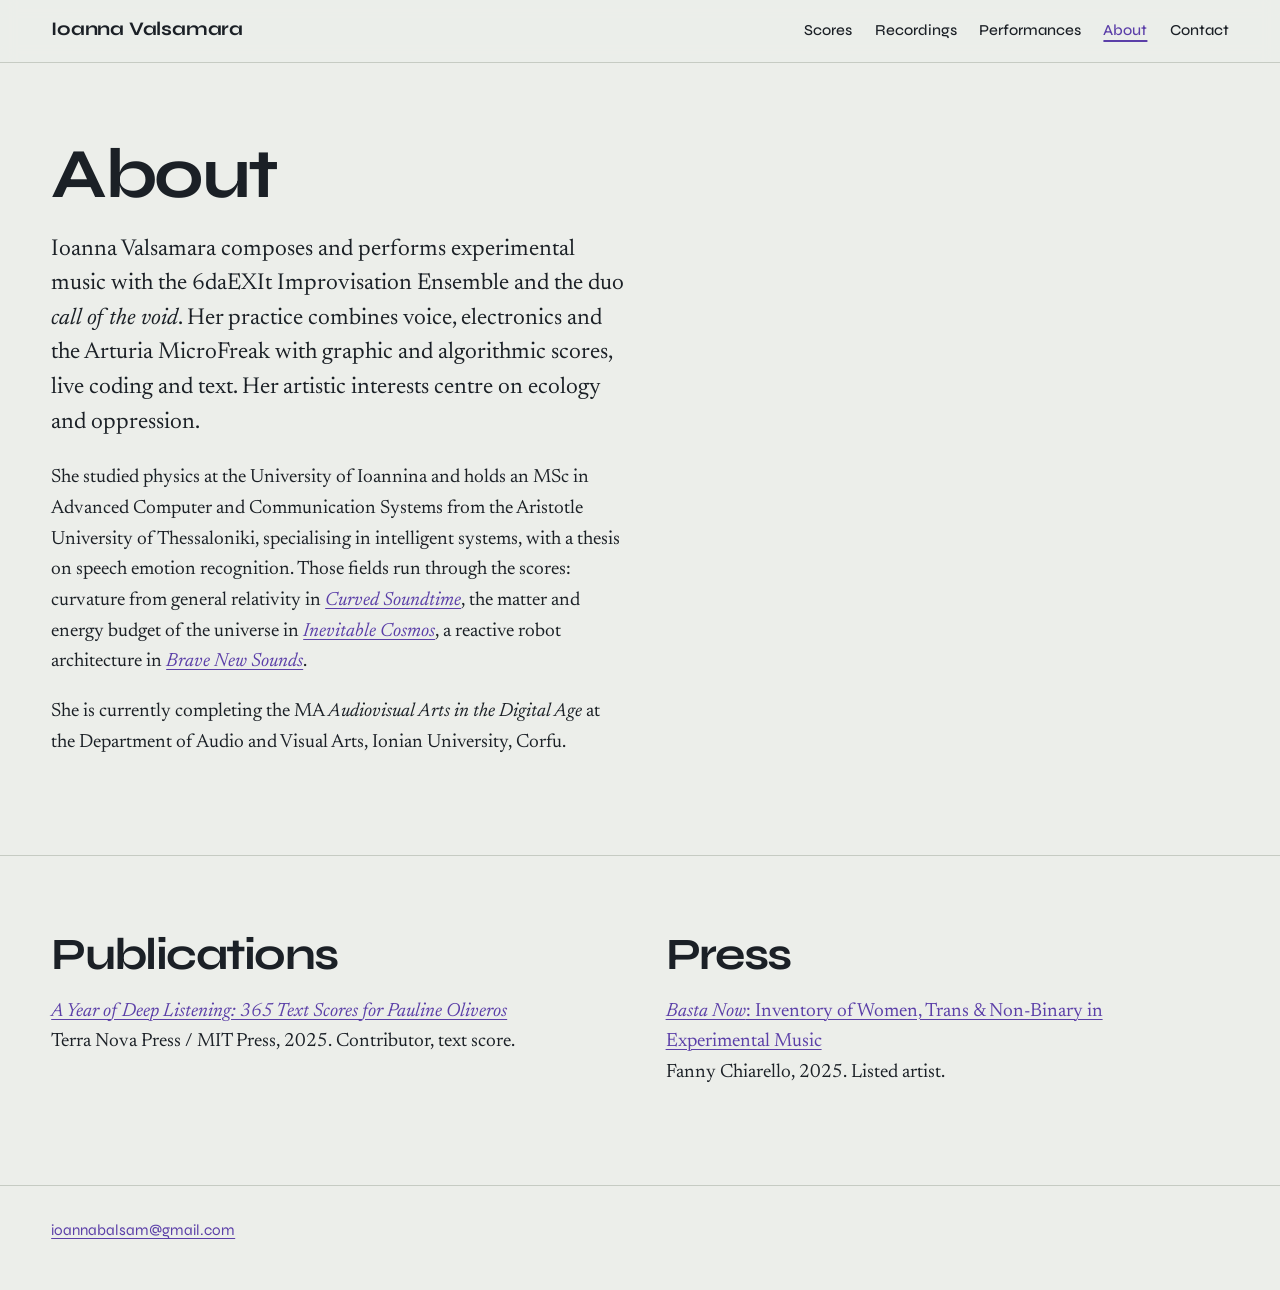
==== about.html @ b326b122 "Add files via upload" ====
<!doctype html>
<html lang="en">
<head>
  <meta charset="utf-8">
  <meta name="viewport" content="width=device-width, initial-scale=1">
  <title>About — Ioanna Valsamara</title>
  <meta name="description" content="Biography, publications and press, by Ioanna Valsamara.">
  <meta property="og:title" content="Ioanna Valsamara">
  <meta property="og:description" content="Experimental music, graphic and algorithmic scores, voice and electronics.">
  <meta property="og:image" content="images/inevitable-cosmos.jpg">
  <meta property="og:type" content="website">
  <link rel="icon" href="data:image/svg+xml,%3Csvg xmlns='http://www.w3.org/2000/svg' viewBox='0 0 64 64'%3E%3Ccircle cx='32' cy='32' r='26' fill='none' stroke='%231B2026' stroke-width='3'/%3E%3Ccircle cx='32' cy='6' r='5' fill='%231B2026'/%3E%3Ccircle cx='55' cy='42' r='5' fill='%23fff' stroke='%231B2026' stroke-width='3'/%3E%3C/svg%3E">
  <link rel="preconnect" href="https://fonts.googleapis.com">
  <link rel="preconnect" href="https://fonts.gstatic.com" crossorigin>
  <link href="https://fonts.googleapis.com/css2?family=Newsreader:ital,opsz,wght@0,6..72,400;0,6..72,500;1,6..72,400&family=Syne:wght@500;700;800&display=swap" rel="stylesheet">
  <link rel="stylesheet" href="style.css">
</head>
<body class="inner">

<a class="skip" href="#content">Skip to content</a>

<header class="site-header">
  <a class="wordmark" href="./">Ioanna Valsamara</a>
  <nav aria-label="Main">
    <ul>
      <li><a href="scores.html">Scores</a></li>
      <li><a href="recordings.html">Recordings</a></li>
      <li><a href="performances.html">Performances</a></li>
      <li><a href="about.html" aria-current="page">About</a></li>
      <li><a href="contact.html">Contact</a></li>
    </ul>
  </nav>
</header>

<main id="content">
  <section id="about" class="section about">
    <h1>About</h1>
    <div class="prose">
      <p>Ioanna Valsamara composes and performs experimental music with the 6daEXIt Improvisation Ensemble and the duo <em>call of the void</em>. Her practice combines voice, electronics and the Arturia MicroFreak with graphic and algorithmic scores, live coding and text. Her artistic interests centre on ecology and oppression.</p>
      <p>She studied physics at the University of Ioannina and holds an MSc in Advanced Computer and Communication Systems from the Aristotle University of Thessaloniki, specialising in intelligent systems, with a thesis on speech emotion recognition. Those fields run through the scores: curvature from general relativity in <a href="scores.html#curved-soundtime"><em>Curved Soundtime</em></a>, the matter and energy budget of the universe in <a href="scores.html#inevitable-cosmos"><em>Inevitable Cosmos</em></a>, a reactive robot architecture in <a href="scores.html#brave-new-sounds"><em>Brave New Sounds</em></a>.</p>
      <p>She is currently completing the MA <em>Audiovisual Arts in the Digital Age</em> at the Department of Audio and Visual Arts, Ionian University, Corfu.</p>
    </div>
  </section>

  <section id="publications" class="section two-col">
    <div>
      <h2>Publications</h2>
      <p class="entry"><a href="https://mitpress.mit.edu/9781949597349/a-year-of-deep-listening/"><em>A Year of Deep Listening: 365 Text Scores for Pauline Oliveros</em></a><br>
      Terra Nova Press / MIT Press, 2025. Contributor, text score.</p>
    </div>
    <div>
      <h2>Press</h2>
      <p class="entry"><a href="https://www.fannychiarello.com/basta-now-free-inventory/"><em>Basta Now</em>: Inventory of Women, Trans &amp; Non-Binary in Experimental Music</a><br>
      Fanny Chiarello, 2025. Listed artist.</p>
    </div>
  </section>
</main>

<footer class="page-footer">
  <a href="mailto:ioannabalsam@gmail.com">ioannabalsam@gmail.com</a>
</footer>

<script src="script.js"></script>
</body>
</html>
---- style.css ----
/* ---------------------------------------------------------
   Ioanna Valsamara — site styles
   Colours: change these few variables to re-theme the site.
   --------------------------------------------------------- */
:root {
  --paper: #ECEEEA;      /* pale lichen grey */
  --ink: #1B2026;
  --graphite: #59616A;
  --rule: #C6CBC3;
  --signal: #5B3FA8;     /* violet, from the covers */
  --mat: #FFFFFF;        /* behind score images */
  --display: "Syne", "Helvetica Neue", Arial, sans-serif;
  --text: "Newsreader", Georgia, "Times New Roman", serif;
  --measure: 36rem;
  --gutter: clamp(1.25rem, 4vw, 3.5rem);
}
@media (prefers-color-scheme: dark) {
  :root {
    --paper: #16191D;
    --ink: #E3E6E0;
    --graphite: #9AA2A9;
    --rule: #30363C;
    --signal: #B9A6F2;
    --mat: #F4F5F2;
  }
}

*, *::before, *::after { box-sizing: border-box; }
html { scroll-behavior: smooth; scroll-padding-top: 5rem; }
@media (prefers-reduced-motion: reduce) { html { scroll-behavior: auto; } }

body {
  margin: 0;
  background: var(--paper);
  color: var(--ink);
  font-family: var(--text);
  font-size: clamp(1.05rem, 0.98rem + 0.3vw, 1.2rem);
  line-height: 1.6;
  font-optical-sizing: auto;
  -webkit-font-smoothing: antialiased;
}
img { max-width: 100%; height: auto; display: block; }

a { color: var(--signal); text-decoration-thickness: 1px; text-underline-offset: 0.18em; }
a:hover { text-decoration-thickness: 2px; }
:focus-visible { outline: 2px solid var(--signal); outline-offset: 3px; border-radius: 2px; }

.skip { position: absolute; left: -999px; top: 0; background: var(--ink); color: var(--paper); padding: .5rem 1rem; z-index: 10; }
.skip:focus { left: 1rem; top: 1rem; }

/* ---------- header ---------- */
.site-header {
  position: sticky; top: 0; z-index: 5;
  display: flex; flex-wrap: wrap; align-items: baseline; justify-content: space-between; gap: .25rem 2rem;
  padding: .9rem var(--gutter);
  background: color-mix(in srgb, var(--paper) 90%, transparent);
  backdrop-filter: blur(8px);
  border-bottom: 1px solid var(--rule);
}
.wordmark { font-family: var(--display); font-weight: 700; color: var(--ink); text-decoration: none; letter-spacing: -0.01em; }
.site-header ul { list-style: none; margin: 0; padding: 0; display: flex; flex-wrap: wrap; gap: .25rem 1.4rem; }
.site-header nav a { font-family: var(--display); font-weight: 500; font-size: .95rem; color: var(--ink); text-decoration: none; }
.site-header nav a:hover { color: var(--signal); }
.site-header nav a[aria-current="page"] { color: var(--signal); text-decoration: underline; text-underline-offset: .35em; text-decoration-thickness: 2px; }

/* ---------- home ---------- */
body.home { min-height: 100vh; min-height: 100svh; display: flex; flex-direction: column; }
body.home main { flex: 1; display: flex; }
.hero {
  flex: 1;
  display: grid;
  grid-template-columns: minmax(0, 1.15fr) minmax(0, 1fr);
  align-items: center;
  gap: 2rem var(--gutter);
  padding: clamp(1.5rem, 4vh, 3.5rem) var(--gutter);
}
.hero-text { container-type: inline-size; }
.hero h1 {
  font-family: var(--display);
  font-weight: 800;
  font-size: clamp(2.6rem, 6vw, 8rem);  /* fallback */
  font-size: 11cqi;                      /* the name always fits its column */
  line-height: .9;
  letter-spacing: -0.04em;
  margin: 0 0 clamp(1.25rem, 3vh, 2rem);
}
.lede { max-width: 30rem; margin: 0; font-size: clamp(1.1rem, 1rem + .5vw, 1.4rem); line-height: 1.45; }
.hero-staff { margin: 0; justify-self: center; width: min(100%, calc(100svh - 12rem)); }
#staff { width: 100%; aspect-ratio: 1 / 1; display: block; }
.hero-staff figcaption { margin-top: .75rem; font-size: .9rem; color: var(--graphite); max-width: 26rem; }
#redraw {
  font: inherit; color: var(--signal); background: none; border: 0; padding: 0; margin-left: .35rem;
  text-decoration: underline; text-underline-offset: .18em; cursor: pointer;
}

/* ---------- sections ---------- */
.section { padding: clamp(2.5rem, 6vw, 5rem) var(--gutter); }
.section + .section { border-top: 1px solid var(--rule); }
.section > h1, .two-col h2, .contact h1 {
  font-family: var(--display); font-weight: 700;
  font-size: clamp(2.2rem, 1.2rem + 4vw, 4.5rem);
  letter-spacing: -0.035em; line-height: 1; margin: 0 0 1rem;
}
.section-intro { max-width: var(--measure); color: var(--graphite); margin: 0 0 clamp(2.5rem, 5vw, 4rem); }
.group-title { font-family: var(--display); font-weight: 700; font-size: 1.35rem; letter-spacing: -0.01em; margin: 3rem 0 .25rem; }
.group-note { margin: 0 0 1.5rem; color: var(--graphite); max-width: var(--measure); }
.note { font-size: .9rem; color: var(--graphite); margin-top: .75rem; }

/* ---------- scores ---------- */
.score {
  display: grid;
  grid-template-columns: minmax(0, 5fr) minmax(0, 7fr);
  gap: 1.5rem var(--gutter);
  align-items: start;
  padding: clamp(2rem, 4vw, 3.5rem) 0;
  border-top: 1px solid var(--rule);
}
.score h3 {
  font-family: var(--display); font-weight: 700;
  font-size: clamp(1.5rem, 1.1rem + 1.4vw, 2.2rem);
  line-height: 1.08; letter-spacing: -0.02em; margin: 0 0 .6rem;
}
.subtitle { display: block; font-family: var(--text); font-style: italic; font-weight: 400; font-size: .62em; letter-spacing: 0; line-height: 1.3; margin-top: .35rem; color: var(--graphite); }
.meta { font-size: .92rem; color: var(--graphite); margin: 0 0 1rem; }
.sep { color: var(--rule); margin: 0 .3rem; }
.score-text p { max-width: var(--measure); }
.score-link { font-family: var(--display); font-weight: 500; font-size: .95rem; }

.score-image { background: var(--mat); padding: clamp(.75rem, 2vw, 1.5rem); }
.score-image img { margin: 0 auto; max-height: 34rem; width: auto; }
.score-image.square img { max-height: 30rem; }
.score-image.text-score img { max-height: 30rem; }
.score-image.photo { padding: 0; background: none; }
.score-image.photo img { width: 100%; max-height: none; }

/* ---------- recordings ---------- */
.covers { list-style: none; margin: 0; padding: 0; display: grid; grid-template-columns: repeat(auto-fill, minmax(min(15rem, 100%), 1fr)); gap: 2rem 1.5rem; }
.cover { display: block; color: var(--ink); text-decoration: none; }
.cover img { width: 100%; aspect-ratio: 1; object-fit: cover; margin-bottom: .75rem; outline: 1px solid transparent; transition: outline-color .15s; }
.cover:hover img { outline: 2px solid var(--signal); outline-offset: 4px; }
.cover-title { display: block; font-family: var(--display); font-weight: 700; line-height: 1.2; }
.cover:hover .cover-title { color: var(--signal); }
.cover-meta { display: block; font-size: .9rem; color: var(--graphite); }

dialog {
  width: min(62rem, calc(100vw - 2rem)); max-height: calc(100vh - 2rem);
  padding: 0; border: 1px solid var(--rule);
  background: var(--paper); color: var(--ink);
}
dialog::backdrop { background: rgba(10, 12, 15, .72); }
.dialog-inner { display: grid; grid-template-columns: minmax(0, 2fr) minmax(0, 3fr); gap: 2rem; padding: clamp(1.25rem, 3vw, 2.5rem); }
.dialog-inner img { width: 100%; aspect-ratio: 1; object-fit: cover; position: sticky; top: 0; }
.dialog-text h3 { font-family: var(--display); font-weight: 700; font-size: 1.8rem; line-height: 1.1; letter-spacing: -0.02em; margin: 0 0 .3rem; }
.story { font-style: italic; }
.verse { font-style: italic; padding-left: 1.5rem; border-left: 2px solid var(--rule); }
.credits { font-size: .92rem; color: var(--graphite); }
.dialog-close {
  position: absolute; top: .75rem; right: .75rem;
  font-family: var(--display); font-weight: 500; font-size: .9rem;
  background: var(--paper); color: var(--ink); border: 1px solid var(--rule); padding: .35rem .8rem; cursor: pointer;
}
.dialog-close:hover { border-color: var(--ink); }

/* ---------- tables ---------- */
.list { width: 100%; border-collapse: collapse; font-size: 1rem; table-layout: fixed; }
.list th:nth-child(2), .list th:nth-child(3) { width: 27%; }
.list th:first-child { width: 7rem; }
.list th { text-align: left; font-family: var(--display); font-weight: 500; font-size: .85rem; color: var(--graphite); padding: .5rem 1rem .5rem 0; border-bottom: 1px solid var(--ink); }
.list td { padding: .8rem 1rem .8rem 0; border-bottom: 1px solid var(--rule); vertical-align: top; }
.list td:first-child { white-space: nowrap; color: var(--graphite); font-variant-numeric: tabular-nums; width: 7rem; }
.list td:nth-child(2) { font-weight: 500; }

/* ---------- publications, about ---------- */
.two-col { display: grid; grid-template-columns: 1fr 1fr; gap: 2rem var(--gutter); }
.two-col h2 { font-size: clamp(1.8rem, 1.2rem + 2vw, 2.8rem); }
.entry { max-width: 30rem; }
.prose { max-width: var(--measure); }
.prose p:first-child { font-size: 1.2em; line-height: 1.5; }

/* ---------- contact page ---------- */
body.inner:has(.contact) { min-height: 100vh; display: flex; flex-direction: column; background: var(--ink); color: var(--paper); }
body.inner:has(.contact) main { flex: 1; }
body.inner:has(.contact) .site-header { background: var(--ink); border-color: color-mix(in srgb, var(--paper) 20%, transparent); }
body.inner:has(.contact) .site-header a { color: var(--paper); }
.contact { padding: clamp(3rem, 8vw, 7rem) var(--gutter) 2.5rem; }
.contact a { color: var(--paper); }
.contact :focus-visible, body.inner:has(.contact) :focus-visible { outline-color: var(--paper); }
.email { font-family: var(--display); font-weight: 700; font-size: clamp(1.3rem, .8rem + 3vw, 3rem); letter-spacing: -0.02em; margin: 1rem 0 2rem; overflow-wrap: anywhere; }
.links { list-style: none; padding: 0; margin: 0 0 3rem; display: flex; flex-wrap: wrap; gap: .5rem 2rem; }
.small { font-size: .85rem; opacity: .7; margin: 0; }

/* ---------- footer on inner pages ---------- */
.page-footer { padding: 2rem var(--gutter) 3rem; border-top: 1px solid var(--rule); font-family: var(--display); font-size: .95rem; }

/* ---------- small screens ---------- */
@media (max-width: 52rem) {
  .site-header { position: static; }
  .hero { grid-template-columns: 1fr; align-content: start; }
  .hero-staff { width: min(100%, 28rem); justify-self: start; }
  .score { grid-template-columns: 1fr; }
  .score-image { order: -1; }
  .two-col { grid-template-columns: 1fr; }
  .dialog-inner { grid-template-columns: 1fr; }
  .dialog-inner img { position: static; max-width: 18rem; }
  .list thead { display: none; }
  .list, .list tbody, .list tr, .list td { display: block; width: auto; }
  .list tr { padding: .8rem 0; border-bottom: 1px solid var(--rule); }
  .list td { border: 0; padding: 0; }
  .list td:first-child { width: auto; font-size: .9rem; }
}
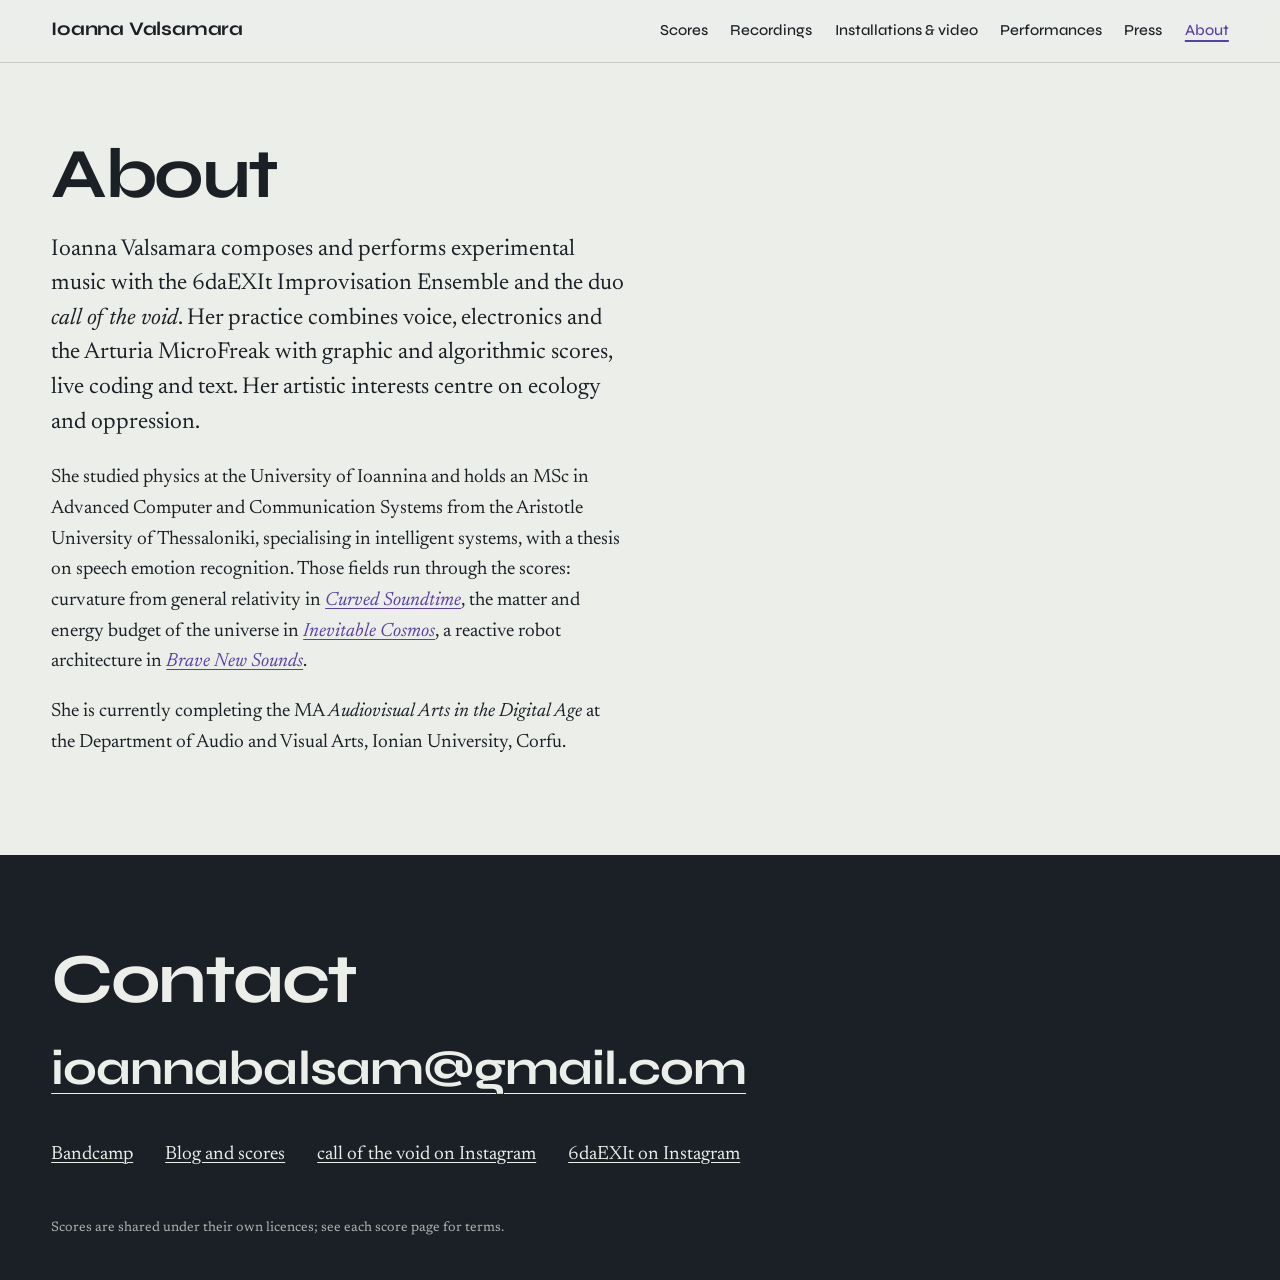
==== commit 0764f1d6: "Add files via upload" ====
--- a/about.html
+++ b/about.html
@@ -3,8 +3,8 @@
 <head>
   <meta charset="utf-8">
   <meta name="viewport" content="width=device-width, initial-scale=1">
-  <title>About — Ioanna Valsamara</title>
-  <meta name="description" content="Biography, publications and press, by Ioanna Valsamara.">
+  <title>About and contact — Ioanna Valsamara</title>
+  <meta name="description" content="Biography and contact for Ioanna Valsamara.">
   <meta property="og:title" content="Ioanna Valsamara">
   <meta property="og:description" content="Experimental music, graphic and algorithmic scores, voice and electronics.">
   <meta property="og:image" content="images/inevitable-cosmos.jpg">
@@ -25,9 +25,10 @@
     <ul>
       <li><a href="scores.html">Scores</a></li>
       <li><a href="recordings.html">Recordings</a></li>
+      <li><a href="installations.html">Installations &amp; video</a></li>
       <li><a href="performances.html">Performances</a></li>
+      <li><a href="press.html">Press</a></li>
       <li><a href="about.html" aria-current="page">About</a></li>
-      <li><a href="contact.html">Contact</a></li>
     </ul>
   </nav>
 </header>
@@ -42,23 +43,19 @@
     </div>
   </section>
 
-  <section id="publications" class="section two-col">
-    <div>
-      <h2>Publications</h2>
-      <p class="entry"><a href="https://mitpress.mit.edu/9781949597349/a-year-of-deep-listening/"><em>A Year of Deep Listening: 365 Text Scores for Pauline Oliveros</em></a><br>
-      Terra Nova Press / MIT Press, 2025. Contributor, text score.</p>
-    </div>
-    <div>
-      <h2>Press</h2>
-      <p class="entry"><a href="https://www.fannychiarello.com/basta-now-free-inventory/"><em>Basta Now</em>: Inventory of Women, Trans &amp; Non-Binary in Experimental Music</a><br>
-      Fanny Chiarello, 2025. Listed artist.</p>
-    </div>
-  </section>
+<section id="contact" class="contact">
+  <h2>Contact</h2>
+  <p class="email"><a href="mailto:ioannabalsam@gmail.com">ioannabalsam@gmail.com</a></p>
+  <ul class="links">
+    <li><a href="https://ioannavalsamara.bandcamp.com">Bandcamp</a></li>
+    <li><a href="https://ioannavals.blogspot.com/">Blog and scores</a></li>
+    <li><a href="https://www.instagram.com/callofthevoid_____/">call of the void on Instagram</a></li>
+    <li><a href="https://www.instagram.com/6daexit/">6daEXIt on Instagram</a></li>
+  </ul>
+  <p class="small">Scores are shared under their own licences; see each score page for terms.</p>
+</section>
 </main>
 
-<footer class="page-footer">
-  <a href="mailto:ioannabalsam@gmail.com">ioannabalsam@gmail.com</a>
-</footer>
 
 <script src="script.js"></script>
 </body>
--- a/style.css
+++ b/style.css
@@ -96,7 +96,7 @@
 /* ---------- sections ---------- */
 .section { padding: clamp(2.5rem, 6vw, 5rem) var(--gutter); }
 .section + .section { border-top: 1px solid var(--rule); }
-.section > h1, .two-col h2, .contact h1 {
+.section > h1, .two-col h2, .contact h2 {
   font-family: var(--display); font-weight: 700;
   font-size: clamp(2.2rem, 1.2rem + 4vw, 4.5rem);
   letter-spacing: -0.035em; line-height: 1; margin: 0 0 1rem;
@@ -132,6 +132,27 @@
 .score-image.text-score img { max-height: 30rem; }
 .score-image.photo { padding: 0; background: none; }
 .score-image.photo img { width: 100%; max-height: none; }
+
+/* ---------- installations & video ---------- */
+.work {
+  display: grid;
+  grid-template-columns: minmax(0, 5fr) minmax(0, 7fr);
+  gap: 1.5rem var(--gutter);
+  align-items: start;
+  padding: clamp(2rem, 4vw, 3.5rem) 0;
+  border-top: 1px solid var(--rule);
+}
+.work h2 { font-family: var(--display); font-weight: 700; font-size: clamp(1.5rem, 1.1rem + 1.4vw, 2.2rem); line-height: 1.08; letter-spacing: -0.02em; margin: 0 0 .6rem; }
+.work-text p { max-width: var(--measure); }
+.video { position: relative; aspect-ratio: 16 / 9; background: var(--ink); }
+.video iframe { position: absolute; inset: 0; width: 100%; height: 100%; border: 0; }
+.work-media.insta { max-width: 540px; }
+.gallery { grid-column: 1 / -1; display: grid; grid-template-columns: repeat(auto-fill, minmax(min(17rem, 100%), 1fr)); gap: 1rem; margin-top: 1rem; }
+.gallery:not(:has(figure)) { display: none; }
+.gallery figure { margin: 0; }
+.gallery img { width: 100%; aspect-ratio: 4 / 3; object-fit: cover; }
+.gallery a:hover img { outline: 2px solid var(--signal); outline-offset: 3px; }
+.work-media .instagram-media { margin: 0 !important; min-width: 0 !important; width: 100% !important; }
 
 /* ---------- recordings ---------- */
 .covers { list-style: none; margin: 0; padding: 0; display: grid; grid-template-columns: repeat(auto-fill, minmax(min(15rem, 100%), 1fr)); gap: 2rem 1.5rem; }
@@ -173,18 +194,16 @@
 /* ---------- publications, about ---------- */
 .two-col { display: grid; grid-template-columns: 1fr 1fr; gap: 2rem var(--gutter); }
 .two-col h2 { font-size: clamp(1.8rem, 1.2rem + 2vw, 2.8rem); }
-.entry { max-width: 30rem; }
+.entry { max-width: 34rem; margin: 0 0 1rem; }
+#press .group-title:first-of-type { margin-top: 1.5rem; }
 .prose { max-width: var(--measure); }
 .prose p:first-child { font-size: 1.2em; line-height: 1.5; }
 
-/* ---------- contact page ---------- */
-body.inner:has(.contact) { min-height: 100vh; display: flex; flex-direction: column; background: var(--ink); color: var(--paper); }
-body.inner:has(.contact) main { flex: 1; }
-body.inner:has(.contact) .site-header { background: var(--ink); border-color: color-mix(in srgb, var(--paper) 20%, transparent); }
-body.inner:has(.contact) .site-header a { color: var(--paper); }
-.contact { padding: clamp(3rem, 8vw, 7rem) var(--gutter) 2.5rem; }
+/* ---------- contact band (bottom of About) ---------- */
+.contact { background: var(--ink); color: var(--paper); padding: clamp(3rem, 7vw, 6rem) var(--gutter) 2.5rem; }
 .contact a { color: var(--paper); }
-.contact :focus-visible, body.inner:has(.contact) :focus-visible { outline-color: var(--paper); }
+.contact a:hover { text-decoration-thickness: 2px; }
+.contact :focus-visible { outline-color: var(--paper); }
 .email { font-family: var(--display); font-weight: 700; font-size: clamp(1.3rem, .8rem + 3vw, 3rem); letter-spacing: -0.02em; margin: 1rem 0 2rem; overflow-wrap: anywhere; }
 .links { list-style: none; padding: 0; margin: 0 0 3rem; display: flex; flex-wrap: wrap; gap: .5rem 2rem; }
 .small { font-size: .85rem; opacity: .7; margin: 0; }
@@ -197,7 +216,7 @@
   .site-header { position: static; }
   .hero { grid-template-columns: 1fr; align-content: start; }
   .hero-staff { width: min(100%, 28rem); justify-self: start; }
-  .score { grid-template-columns: 1fr; }
+  .score, .work { grid-template-columns: 1fr; }
   .score-image { order: -1; }
   .two-col { grid-template-columns: 1fr; }
   .dialog-inner { grid-template-columns: 1fr; }
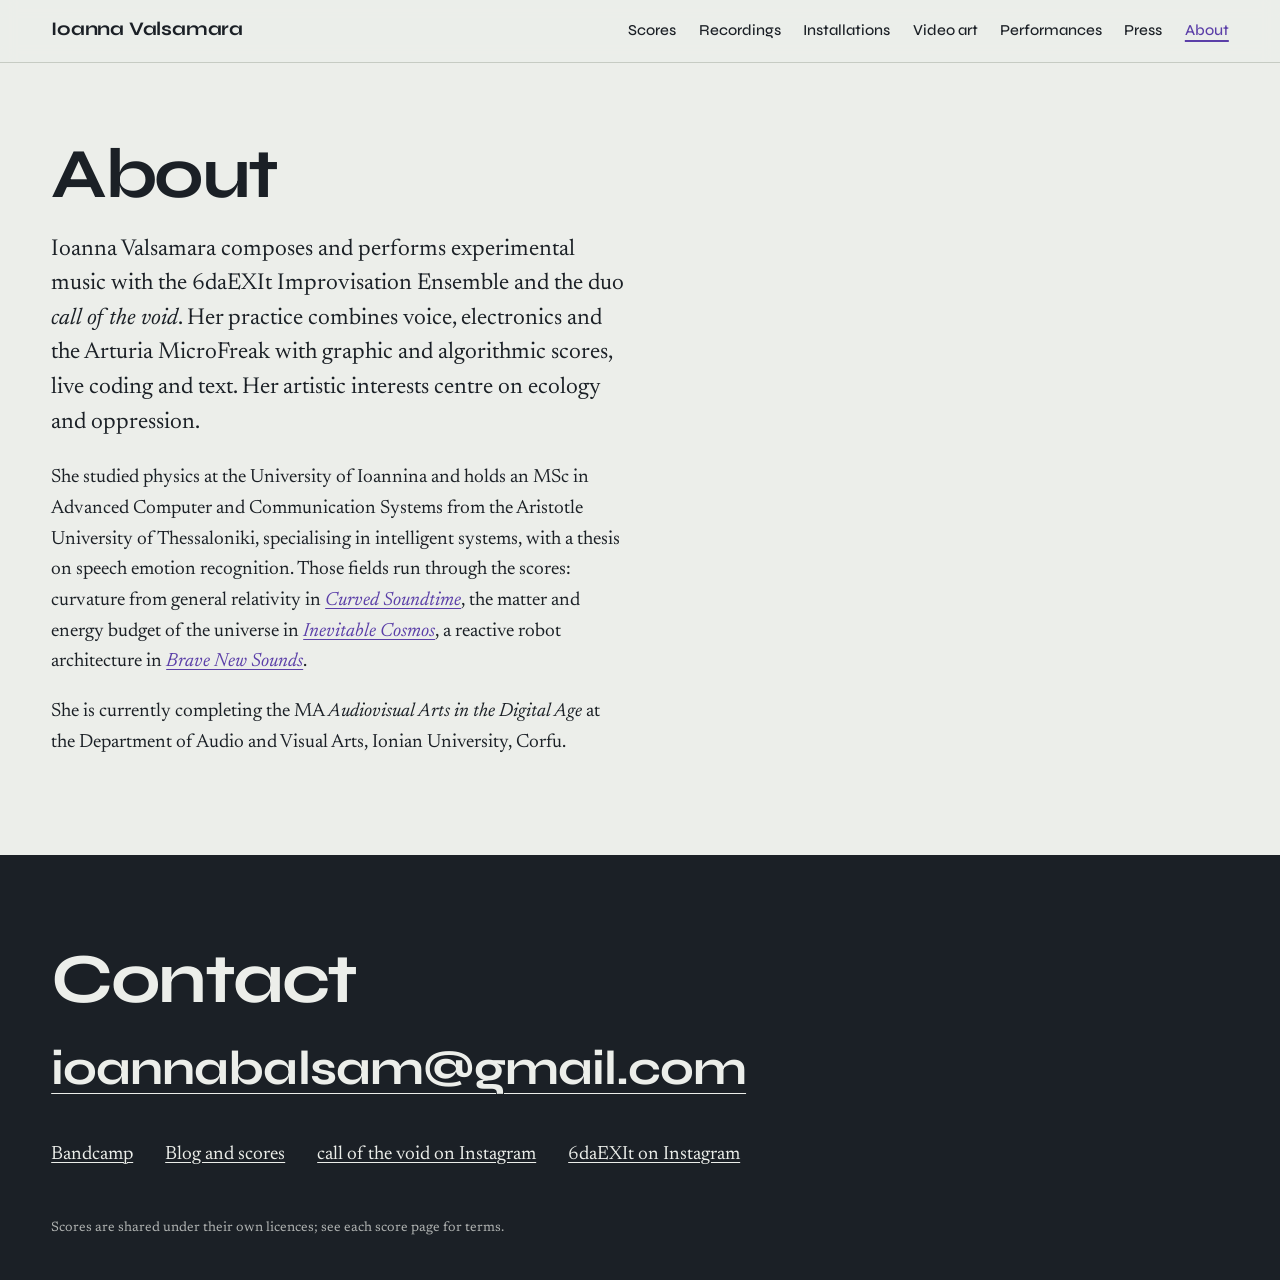
==== commit 9b047df0: "Add files via upload" ====
--- a/about.html
+++ b/about.html
@@ -25,7 +25,8 @@
     <ul>
       <li><a href="scores.html">Scores</a></li>
       <li><a href="recordings.html">Recordings</a></li>
-      <li><a href="installations.html">Installations &amp; video</a></li>
+      <li><a href="installations.html">Installations</a></li>
+      <li><a href="video-art.html">Video art</a></li>
       <li><a href="performances.html">Performances</a></li>
       <li><a href="press.html">Press</a></li>
       <li><a href="about.html" aria-current="page">About</a></li>
--- a/style.css
+++ b/style.css
@@ -133,26 +133,28 @@
 .score-image.photo { padding: 0; background: none; }
 .score-image.photo img { width: 100%; max-height: none; }
 
-/* ---------- installations & video ---------- */
-.work {
-  display: grid;
-  grid-template-columns: minmax(0, 5fr) minmax(0, 7fr);
-  gap: 1.5rem var(--gutter);
-  align-items: start;
-  padding: clamp(2rem, 4vw, 3.5rem) 0;
-  border-top: 1px solid var(--rule);
-}
-.work h2 { font-family: var(--display); font-weight: 700; font-size: clamp(1.5rem, 1.1rem + 1.4vw, 2.2rem); line-height: 1.08; letter-spacing: -0.02em; margin: 0 0 .6rem; }
-.work-text p { max-width: var(--measure); }
+/* ---------- installations & video art ---------- */
+.title-link { color: inherit; text-decoration: none; }
+.title-link:hover { color: var(--signal); text-decoration: underline; text-decoration-thickness: 2px; text-underline-offset: .15em; }
+.score-image.photo a { display: block; }
+.score-image.missing { aspect-ratio: 4 / 3; border: 1px dashed var(--graphite); display: grid; place-items: center; padding: 1rem; }
+.score-image.missing::after { content: "Photo goes here: " attr(data-file); color: var(--graphite); font-size: .9rem; text-align: center; }
+.score-image.missing a { display: none; }
+.work-detail > h1 { font-family: var(--display); font-weight: 700; font-size: clamp(2.2rem, 1.2rem + 4vw, 4.5rem); letter-spacing: -0.035em; line-height: 1; margin: 0 0 .5rem; }
+.subtitle-line { font-style: italic; color: var(--graphite); font-size: 1.2rem; margin: 0 0 .5rem; }
+.back { margin: 0 0 1.5rem; font-family: var(--display); font-size: .95rem; }
+.work-detail .prose { margin-bottom: 1rem; }
+.media-stack { display: grid; gap: 1.5rem; max-width: 60rem; }
 .video { position: relative; aspect-ratio: 16 / 9; background: var(--ink); }
 .video iframe { position: absolute; inset: 0; width: 100%; height: 100%; border: 0; }
 .work-media.insta { max-width: 540px; }
-.gallery { grid-column: 1 / -1; display: grid; grid-template-columns: repeat(auto-fill, minmax(min(17rem, 100%), 1fr)); gap: 1rem; margin-top: 1rem; }
+.work-media .instagram-media { margin: 0 !important; min-width: 0 !important; width: 100% !important; }
+.gallery { display: grid; grid-template-columns: repeat(auto-fill, minmax(min(17rem, 100%), 1fr)); gap: 1rem; }
+.gallery.detail { grid-template-columns: repeat(auto-fill, minmax(min(24rem, 100%), 1fr)); }
 .gallery:not(:has(figure)) { display: none; }
 .gallery figure { margin: 0; }
 .gallery img { width: 100%; aspect-ratio: 4 / 3; object-fit: cover; }
 .gallery a:hover img { outline: 2px solid var(--signal); outline-offset: 3px; }
-.work-media .instagram-media { margin: 0 !important; min-width: 0 !important; width: 100% !important; }
 
 /* ---------- recordings ---------- */
 .covers { list-style: none; margin: 0; padding: 0; display: grid; grid-template-columns: repeat(auto-fill, minmax(min(15rem, 100%), 1fr)); gap: 2rem 1.5rem; }
@@ -216,7 +218,7 @@
   .site-header { position: static; }
   .hero { grid-template-columns: 1fr; align-content: start; }
   .hero-staff { width: min(100%, 28rem); justify-self: start; }
-  .score, .work { grid-template-columns: 1fr; }
+  .score { grid-template-columns: 1fr; }
   .score-image { order: -1; }
   .two-col { grid-template-columns: 1fr; }
   .dialog-inner { grid-template-columns: 1fr; }
@@ -227,3 +229,4 @@
   .list td { border: 0; padding: 0; }
   .list td:first-child { width: auto; font-size: .9rem; }
 }
+.group-title:has(+ .gallery:not(:has(figure))) { display: none; }
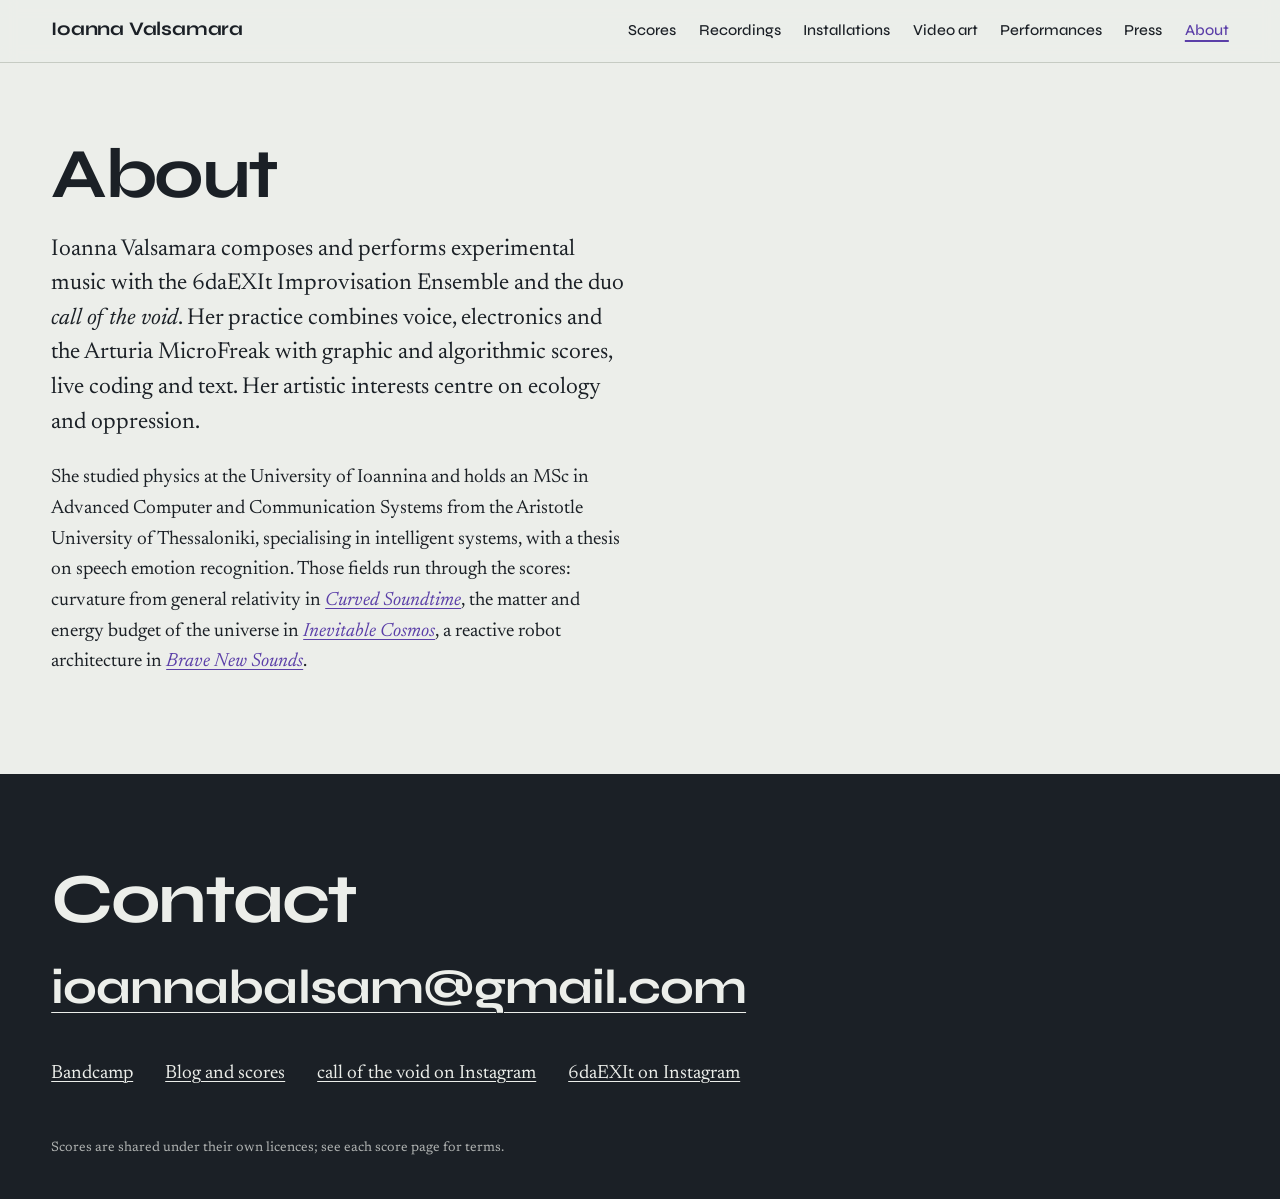
==== commit 7f444201: "Update about.html" ====
--- a/about.html
+++ b/about.html
@@ -40,7 +40,7 @@
     <div class="prose">
       <p>Ioanna Valsamara composes and performs experimental music with the 6daEXIt Improvisation Ensemble and the duo <em>call of the void</em>. Her practice combines voice, electronics and the Arturia MicroFreak with graphic and algorithmic scores, live coding and text. Her artistic interests centre on ecology and oppression.</p>
       <p>She studied physics at the University of Ioannina and holds an MSc in Advanced Computer and Communication Systems from the Aristotle University of Thessaloniki, specialising in intelligent systems, with a thesis on speech emotion recognition. Those fields run through the scores: curvature from general relativity in <a href="scores.html#curved-soundtime"><em>Curved Soundtime</em></a>, the matter and energy budget of the universe in <a href="scores.html#inevitable-cosmos"><em>Inevitable Cosmos</em></a>, a reactive robot architecture in <a href="scores.html#brave-new-sounds"><em>Brave New Sounds</em></a>.</p>
-      <p>She is currently completing the MA <em>Audiovisual Arts in the Digital Age</em> at the Department of Audio and Visual Arts, Ionian University, Corfu.</p>
+      <p>
     </div>
   </section>
 
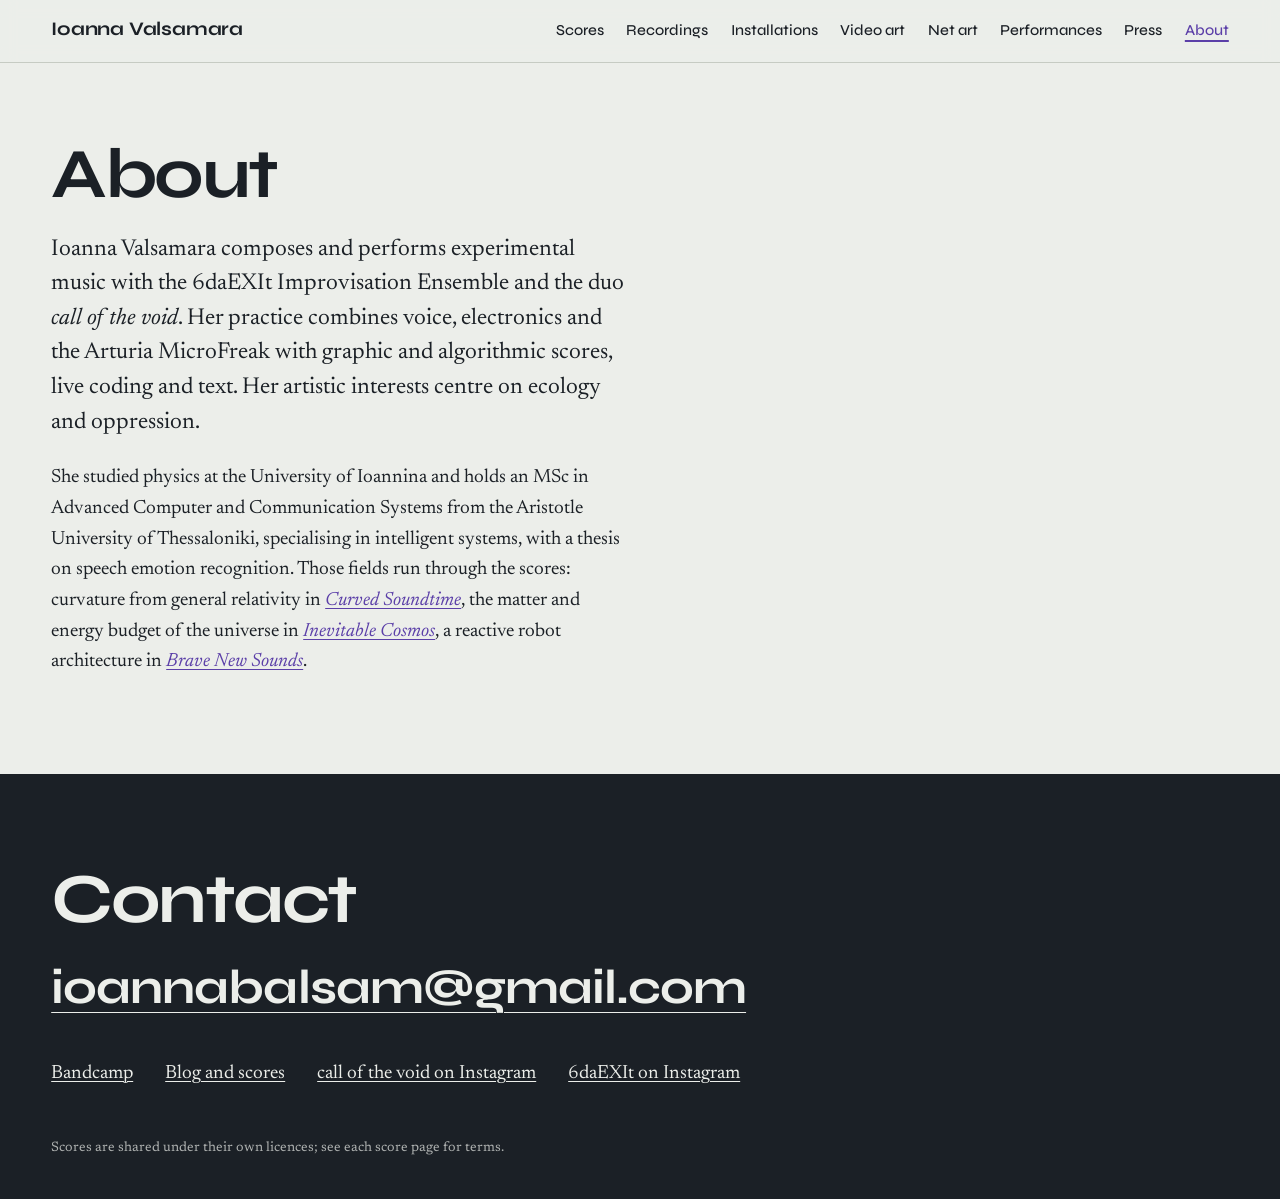
==== commit d2fa1b2a: "Add files via upload" ====
--- a/about.html
+++ b/about.html
@@ -27,6 +27,7 @@
       <li><a href="recordings.html">Recordings</a></li>
       <li><a href="installations.html">Installations</a></li>
       <li><a href="video-art.html">Video art</a></li>
+      <li><a href="net-art.html">Net art</a></li>
       <li><a href="performances.html">Performances</a></li>
       <li><a href="press.html">Press</a></li>
       <li><a href="about.html" aria-current="page">About</a></li>
@@ -40,7 +41,6 @@
     <div class="prose">
       <p>Ioanna Valsamara composes and performs experimental music with the 6daEXIt Improvisation Ensemble and the duo <em>call of the void</em>. Her practice combines voice, electronics and the Arturia MicroFreak with graphic and algorithmic scores, live coding and text. Her artistic interests centre on ecology and oppression.</p>
       <p>She studied physics at the University of Ioannina and holds an MSc in Advanced Computer and Communication Systems from the Aristotle University of Thessaloniki, specialising in intelligent systems, with a thesis on speech emotion recognition. Those fields run through the scores: curvature from general relativity in <a href="scores.html#curved-soundtime"><em>Curved Soundtime</em></a>, the matter and energy budget of the universe in <a href="scores.html#inevitable-cosmos"><em>Inevitable Cosmos</em></a>, a reactive robot architecture in <a href="scores.html#brave-new-sounds"><em>Brave New Sounds</em></a>.</p>
-      <p>
     </div>
   </section>
 
--- a/style.css
+++ b/style.css
@@ -137,24 +137,61 @@
 .title-link { color: inherit; text-decoration: none; }
 .title-link:hover { color: var(--signal); text-decoration: underline; text-decoration-thickness: 2px; text-underline-offset: .15em; }
 .score-image.photo a { display: block; }
+#video-art .score-image.photo img { aspect-ratio: 16 / 9; object-fit: cover; width: 100%; }
 .score-image.missing { aspect-ratio: 4 / 3; border: 1px dashed var(--graphite); display: grid; place-items: center; padding: 1rem; }
-.score-image.missing::after { content: "Photo goes here: " attr(data-file); color: var(--graphite); font-size: .9rem; text-align: center; }
+
 .score-image.missing a { display: none; }
-.work-detail > h1 { font-family: var(--display); font-weight: 700; font-size: clamp(2.2rem, 1.2rem + 4vw, 4.5rem); letter-spacing: -0.035em; line-height: 1; margin: 0 0 .5rem; }
-.subtitle-line { font-style: italic; color: var(--graphite); font-size: 1.2rem; margin: 0 0 .5rem; }
-.back { margin: 0 0 1.5rem; font-family: var(--display); font-size: .95rem; }
-.work-detail .prose { margin-bottom: 1rem; }
-.media-stack { display: grid; gap: 1.5rem; max-width: 60rem; }
+.work-detail { max-width: 84rem; margin: 0 auto; }
+.work-head h1 { font-family: var(--display); font-weight: 800; font-size: clamp(2.6rem, 1rem + 6vw, 6.5rem); letter-spacing: -0.04em; line-height: .95; margin: 0 0 .4rem; }
+.subtitle-line { font-style: italic; color: var(--graphite); font-size: clamp(1.2rem, 1rem + 1vw, 1.8rem); margin: 0 0 .75rem; }
+.work-head .meta { max-width: 48rem; }
+.back { margin: 0 0 2rem; font-family: var(--display); font-size: .95rem; }
+
 .video { position: relative; aspect-ratio: 16 / 9; background: var(--ink); }
 .video iframe { position: absolute; inset: 0; width: 100%; height: 100%; border: 0; }
-.work-media.insta { max-width: 540px; }
-.work-media .instagram-media { margin: 0 !important; min-width: 0 !important; width: 100% !important; }
+.video.full { margin: clamp(2rem, 4vw, 3.5rem) 0; }
+
+.mosaic { display: grid; grid-template-columns: repeat(12, minmax(0, 1fr)); gap: clamp(1rem, 2vw, 1.75rem); align-items: start; }
+.mosaic figure { margin: 0; }
+.mosaic img { width: 100%; height: 100%; object-fit: cover; }
+.mosaic figure a { display: block; height: 100%; }
+.mosaic a:hover img { outline: 2px solid var(--signal); outline-offset: 3px; }
+.m-text p { max-width: 34rem; }
+
+/* Erosion: text beside photos 1–2, photos 3–4 staggered below */
+.erosion .m-text { grid-column: 1 / 6; grid-row: 1 / 3; align-self: start; }
+.erosion .p1 { grid-column: 7 / 13; grid-row: 1; aspect-ratio: 4 / 5; }
+.erosion .p2 { grid-column: 6 / 10; grid-row: 2; aspect-ratio: 1; }
+.erosion .p3 { grid-column: 1 / 8; grid-row: 3; aspect-ratio: 3 / 2; margin-top: 2rem; }
+.erosion .p4 { grid-column: 9 / 13; grid-row: 3; aspect-ratio: 4 / 5; margin-top: 7rem; }
+.erosion .story { font-size: 1.15em; line-height: 1.65; }
+
+/* A Dance on the Mountain: one large photo, text beside */
+.dance .p1 { grid-column: 1 / 8; aspect-ratio: 4 / 3; }
+.dance .m-text { grid-column: 9 / 13; }
+.exhibit { color: var(--graphite); font-size: .95rem; border-top: 1px solid var(--rule); padding-top: 1rem; margin-top: 2rem; }
+
+.work-foot { margin-top: clamp(3rem, 6vw, 5rem); padding-top: 1.25rem; border-top: 1px solid var(--rule); color: var(--graphite); }
+.work-foot p { max-width: 40rem; margin: 0 0 .5rem; }
+
+/* single text column under a video */
+.single .m-text { grid-column: 1 / 9; }
+.lead { font-size: 1.2em; line-height: 1.5; }
+.narration p { max-width: 36rem; }
+.single .group-title { margin-top: 2.5rem; }
+
+/* net art: live work in a frame */
+.live-frame { margin: clamp(2rem, 4vw, 3.5rem) 0; }
+.live-frame iframe { width: 100%; aspect-ratio: 4 / 3; max-height: 85vh; border: 1px solid var(--rule); background: #222; display: block; }
+.live-frame figcaption { margin-top: .6rem; font-size: .92rem; color: var(--graphite); }
+.dance .p1.map { aspect-ratio: auto; }
+
+/* empty slots show where things go */
+.missing { border: 1px dashed var(--graphite); display: grid; place-items: center; padding: 1rem; background: none; }
+.missing::after { content: attr(data-placeholder); color: var(--graphite); font-size: .9rem; text-align: center; }
+figure.missing::after { content: "Photo goes here: " attr(data-file); }
+
 .gallery { display: grid; grid-template-columns: repeat(auto-fill, minmax(min(17rem, 100%), 1fr)); gap: 1rem; }
-.gallery.detail { grid-template-columns: repeat(auto-fill, minmax(min(24rem, 100%), 1fr)); }
-.gallery:not(:has(figure)) { display: none; }
-.gallery figure { margin: 0; }
-.gallery img { width: 100%; aspect-ratio: 4 / 3; object-fit: cover; }
-.gallery a:hover img { outline: 2px solid var(--signal); outline-offset: 3px; }
 
 /* ---------- recordings ---------- */
 .covers { list-style: none; margin: 0; padding: 0; display: grid; grid-template-columns: repeat(auto-fill, minmax(min(15rem, 100%), 1fr)); gap: 2rem 1.5rem; }
@@ -219,6 +256,10 @@
   .hero { grid-template-columns: 1fr; align-content: start; }
   .hero-staff { width: min(100%, 28rem); justify-self: start; }
   .score { grid-template-columns: 1fr; }
+  .mosaic > * { grid-column: 1 / -1 !important; grid-row: auto !important; margin-top: 0 !important; }
+  .erosion .m-text { order: 2; }
+  .erosion .p1 { order: 1; }
+  .erosion .p2, .erosion .p3, .erosion .p4 { order: 3; }
   .score-image { order: -1; }
   .two-col { grid-template-columns: 1fr; }
   .dialog-inner { grid-template-columns: 1fr; }
@@ -229,4 +270,4 @@
   .list td { border: 0; padding: 0; }
   .list td:first-child { width: auto; font-size: .9rem; }
 }
-.group-title:has(+ .gallery:not(:has(figure))) { display: none; }
+.score-image.missing::after { content: "Photo goes here: " attr(data-file); }
